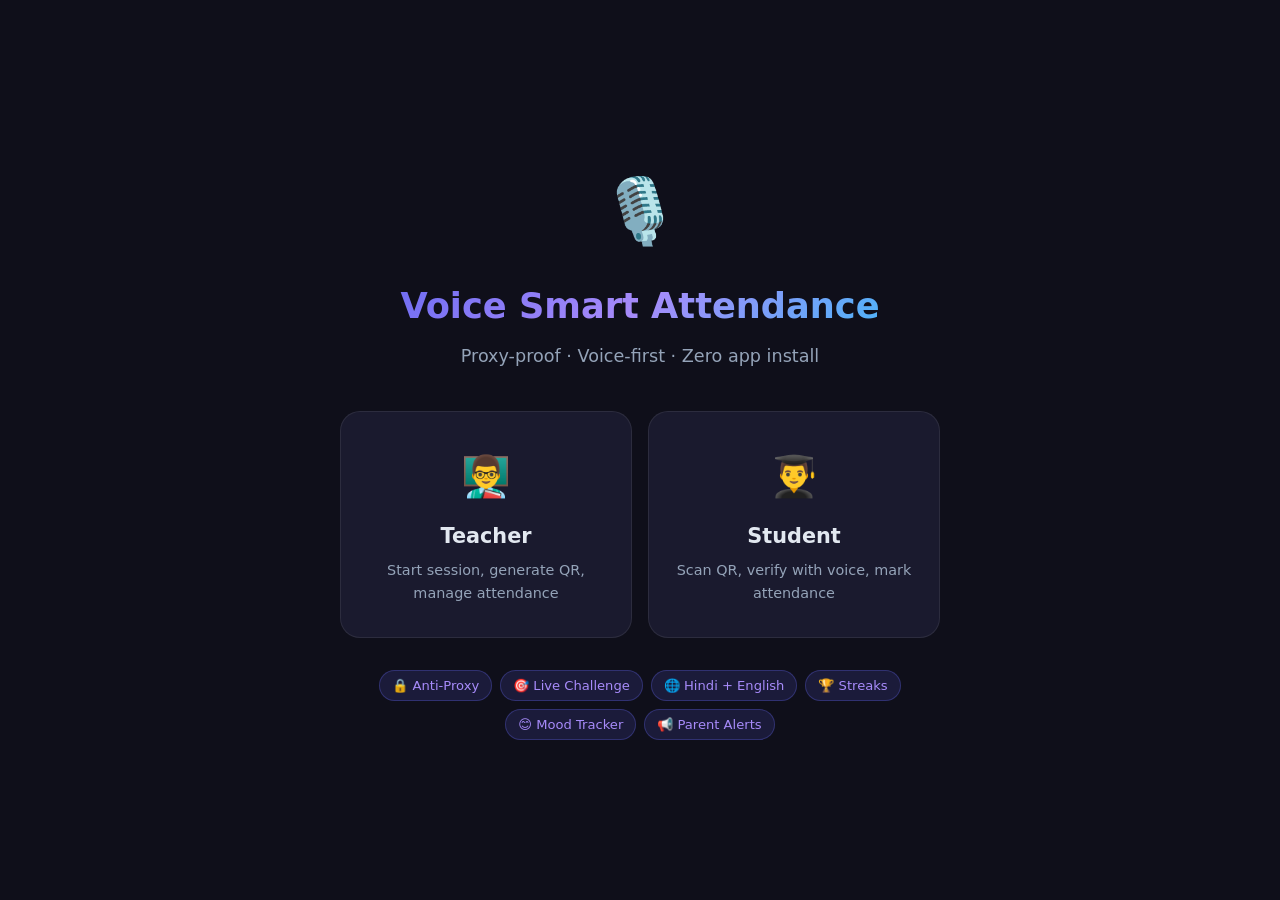
==== templates/index.html @ 3d24f927 "Voice Attendance App" ====
<!DOCTYPE html>
<html lang="en">
<head>
<meta charset="UTF-8">
<meta name="viewport" content="width=device-width, initial-scale=1.0">
<title>Voice Smart Attendance</title>
<link rel="stylesheet" href="/static/css/style.css">
</head>
<body class="home-page">
<div class="hero">
  <div class="hero-icon">🎙️</div>
  <h1>Voice Smart Attendance</h1>
  <p class="subtitle">Proxy-proof · Voice-first · Zero app install</p>
  <div class="hero-cards">
    <a href="/teacher" class="card card-teacher">
      <div class="card-icon">👨‍🏫</div>
      <h2>Teacher</h2>
      <p>Start session, generate QR, manage attendance</p>
    </a>
    <a href="/student" class="card card-student">
      <div class="card-icon">👨‍🎓</div>
      <h2>Student</h2>
      <p>Scan QR, verify with voice, mark attendance</p>
    </a>
  </div>
  <div class="features-strip">
    <span>🔒 Anti-Proxy</span>
    <span>🎯 Live Challenge</span>
    <span>🌐 Hindi + English</span>
    <span>🏆 Streaks</span>
    <span>😊 Mood Tracker</span>
    <span>📢 Parent Alerts</span>
  </div>
</div>
</body>
</html>
---- static/css/style.css ----
﻿*,*::before,*::after{box-sizing:border-box;margin:0;padding:0}
:root{--primary:#6366f1;--primary-dark:#4f46e5;--success:#22c55e;--warning:#f59e0b;--danger:#ef4444;--bg:#0f0f1a;--surface:#1a1a2e;--surface2:#16213e;--border:rgba(255,255,255,0.08);--text:#e2e8f0;--text-muted:#94a3b8;--radius:12px;--radius-lg:20px}
body{font-family:'Segoe UI',system-ui,sans-serif;background:var(--bg);color:var(--text);min-height:100vh;line-height:1.6}
.hidden{display:none!important}
.home-page{display:flex;align-items:center;justify-content:center;min-height:100vh;padding:2rem}
.hero{text-align:center;max-width:600px;width:100%}
.hero-icon{font-size:64px;margin-bottom:1rem}
.hero h1{font-size:2.2rem;font-weight:700;background:linear-gradient(135deg,#6366f1,#a78bfa,#38bdf8);-webkit-background-clip:text;-webkit-text-fill-color:transparent;background-clip:text;margin-bottom:0.5rem}
.subtitle{color:var(--text-muted);margin-bottom:2.5rem;font-size:1.1rem}
.hero-cards{display:grid;grid-template-columns:1fr 1fr;gap:1rem;margin-bottom:2rem}
.card{display:block;background:var(--surface);border:1px solid var(--border);border-radius:var(--radius-lg);padding:2rem 1.5rem;text-decoration:none;color:var(--text);transition:transform 0.2s,border-color 0.2s,box-shadow 0.2s;cursor:pointer}
.card:hover{transform:translateY(-4px);box-shadow:0 12px 40px rgba(99,102,241,0.2)}
.card-teacher:hover{border-color:#6366f1}
.card-student:hover{border-color:#22c55e}
.card-icon{font-size:2.5rem;margin-bottom:0.75rem}
.card h2{font-size:1.3rem;margin-bottom:0.4rem}
.card p{color:var(--text-muted);font-size:0.9rem}
.features-strip{display:flex;flex-wrap:wrap;gap:0.5rem;justify-content:center;margin-top:1rem}
.features-strip span{background:rgba(99,102,241,0.15);border:1px solid rgba(99,102,241,0.3);border-radius:20px;padding:4px 12px;font-size:0.82rem;color:#a78bfa}
.container{max-width:680px;margin:0 auto;padding:1.5rem}
header{display:flex;align-items:center;gap:1rem;margin-bottom:1.5rem;padding-bottom:1rem;border-bottom:1px solid var(--border);flex-wrap:wrap}
header h1{font-size:1.4rem;flex:1}
.back-btn{color:var(--text-muted);text-decoration:none;font-size:0.9rem;transition:color 0.2s}
.back-btn:hover{color:var(--text)}
.focus-warning{font-size:0.78rem;color:var(--warning);background:rgba(245,158,11,0.1);border:1px solid rgba(245,158,11,0.3);border-radius:20px;padding:3px 10px}
.panel{background:var(--surface);border:1px solid var(--border);border-radius:var(--radius-lg);padding:1.5rem;margin-bottom:1rem}
.panel h2{font-size:1.1rem;margin-bottom:1rem}
.step-panel{background:var(--surface);border:1px solid var(--border);border-radius:var(--radius-lg);padding:1.5rem;margin-bottom:1rem}
.step-header{display:flex;align-items:center;gap:0.75rem;margin-bottom:1rem}
.step-badge{background:var(--primary);color:white;border-radius:20px;padding:2px 12px;font-size:0.78rem;font-weight:600;white-space:nowrap}
.step-header h2{font-size:1.1rem}
.hint{color:var(--text-muted);font-size:0.9rem;margin-bottom:1rem}
.btn{display:inline-flex;align-items:center;justify-content:center;gap:8px;padding:10px 20px;border-radius:var(--radius);border:none;cursor:pointer;font-size:0.95rem;font-weight:500;transition:all 0.2s;text-decoration:none;width:100%;margin-top:0.75rem}
.btn-primary{background:var(--primary);color:white}
.btn-primary:hover{background:var(--primary-dark);transform:translateY(-1px)}
.btn-secondary{background:rgba(255,255,255,0.06);color:var(--text);border:1px solid var(--border)}
.btn-secondary:hover{background:rgba(255,255,255,0.1)}
.btn-mic{background:linear-gradient(135deg,#dc2626,#ef4444);color:white}
.btn-mic:hover{transform:scale(1.02)}
.btn-warning{background:rgba(245,158,11,0.15);color:var(--warning);border:1px solid rgba(245,158,11,0.3)}
.btn-large{padding:14px 24px;font-size:1rem}
.btn-small{padding:4px 10px;font-size:0.8rem;width:auto;margin:0}
.btn:disabled{opacity:0.5;cursor:not-allowed;transform:none}
.qr-wrapper{display:flex;gap:1.5rem;align-items:center;flex-wrap:wrap;margin:1rem 0}
#qr-code{border-radius:var(--radius);overflow:hidden;background:white;padding:8px}
.session-info{flex:1;min-width:180px}
.session-id{font-size:1.4rem;font-weight:700;letter-spacing:0.1em;color:#a78bfa;margin-bottom:0.75rem}
.timer-bar-wrap{background:rgba(255,255,255,0.1);border-radius:4px;height:8px;overflow:hidden;margin-bottom:0.5rem}
.timer-bar{height:100%;background:#4ade80;border-radius:4px;transition:width 1s linear,background 0.3s;width:100%}
.timer-text{font-size:0.85rem;color:var(--text-muted)}
.qr-reader-box{width:100%;max-width:300px;margin:0 auto 1rem;border-radius:var(--radius);overflow:hidden}
.divider{text-align:center;color:var(--text-muted);font-size:0.85rem;margin:1rem 0}
.manual-entry{display:flex;gap:0.5rem}
.manual-entry input{flex:1}
.manual-entry .btn{width:auto;margin:0}
.stats-grid{display:grid;grid-template-columns:repeat(3,1fr);gap:0.75rem;margin-bottom:1rem}
.stat-card{background:var(--surface2);border-radius:var(--radius);padding:1rem;text-align:center;border:1px solid var(--border)}
.stat-num{font-size:2rem;font-weight:700}
.stat-label{font-size:0.8rem;color:var(--text-muted);margin-top:4px}
.stat-present .stat-num{color:var(--success)}
.stat-absent .stat-num{color:var(--danger)}
.stat-pct .stat-num{color:var(--primary)}
.voice-prompt-box{background:rgba(99,102,241,0.1);border:1px solid rgba(99,102,241,0.3);border-radius:var(--radius);padding:1rem;text-align:center;margin-bottom:1rem;font-size:1.05rem}
.mood-buttons{display:flex;gap:0.75rem;margin-bottom:1rem}
.mood-btn{flex:1;background:var(--surface2);border:1px solid var(--border);border-radius:var(--radius);padding:1rem;font-size:1rem;color:var(--text);cursor:pointer;transition:all 0.2s}
.mood-btn:hover{border-color:var(--primary);background:rgba(99,102,241,0.15);transform:translateY(-2px)}
.challenge-box{background:linear-gradient(135deg,rgba(99,102,241,0.15),rgba(56,189,248,0.1));border:1px solid rgba(99,102,241,0.4);border-radius:var(--radius-lg);padding:1.5rem;text-align:center;margin-bottom:1rem}
.challenge-icon{font-size:2rem;margin-bottom:0.75rem}
.challenge-text{font-size:1.25rem;font-weight:600;color:#a78bfa}
.name-row{margin-bottom:1rem}
.instruction-box{background:rgba(34,197,94,0.1);border:1px solid rgba(34,197,94,0.3);border-radius:var(--radius);padding:1rem;margin-bottom:1rem}
.instruction-box p{font-size:0.85rem;color:var(--text-muted);margin-bottom:0.5rem}
.say-this{font-size:1rem;font-weight:600;color:#4ade80}
.record-section{text-align:center}
.record-status{display:flex;align-items:center;justify-content:center;gap:0.75rem;margin:0.75rem 0;color:var(--danger)}
.pulse-ring{width:16px;height:16px;border-radius:50%;background:var(--danger);animation:pulse 1s ease-in-out infinite}
@keyframes pulse{0%,100%{transform:scale(1);opacity:1}50%{transform:scale(1.4);opacity:0.6}}
.transcript-box{background:var(--surface2);border-radius:var(--radius);padding:0.75rem 1rem;min-height:40px;color:var(--text-muted);font-style:italic;text-align:left;margin-top:0.75rem}
.processing{display:flex;align-items:center;justify-content:center;gap:0.75rem;padding:1rem;color:var(--text-muted)}
.spinner{width:20px;height:20px;border:2px solid rgba(99,102,241,0.3);border-top-color:var(--primary);border-radius:50%;animation:spin 0.8s linear infinite}
@keyframes spin{to{transform:rotate(360deg)}}
.result-icon{font-size:3rem;text-align:center;margin-bottom:0.5rem}
#step-result h2{text-align:center;margin-bottom:1rem}
.result-details{display:flex;gap:0.5rem;flex-wrap:wrap;justify-content:center;margin-bottom:1rem}
.result-badge{background:rgba(99,102,241,0.15);border:1px solid rgba(99,102,241,0.3);border-radius:20px;padding:4px 14px;font-size:0.85rem;color:#a78bfa}
.late-badge{background:rgba(245,158,11,0.15);border-color:rgba(245,158,11,0.3);color:var(--warning)}
.confirmation-text{background:rgba(34,197,94,0.1);border:1px solid rgba(34,197,94,0.3);border-radius:var(--radius);padding:1rem;text-align:center;font-size:1.05rem;color:#4ade80}
#result-fail{text-align:center}
#result-fail p{color:var(--text-muted);margin-bottom:1rem}
.voice-examples{display:flex;flex-wrap:wrap;gap:0.5rem;margin-bottom:1rem}
.voice-examples span{background:var(--surface2);border:1px solid var(--border);border-radius:20px;padding:5px 12px;font-size:0.82rem;cursor:pointer;transition:all 0.2s}
.voice-examples span:hover{border-color:var(--primary);color:#a78bfa}
.voice-input-row{display:flex;gap:0.5rem;align-items:center}
.voice-input-row input{flex:1}
.voice-input-row .btn{width:auto;margin:0}
.voice-input-row .btn-mic{padding:10px 14px}
.response-box{margin-top:1rem;background:var(--surface2);border-radius:var(--radius);padding:1rem;min-height:48px;color:var(--text);font-style:italic}
.weekly-chart{display:flex;align-items:flex-end;gap:0.5rem;height:130px;margin-top:1rem;padding-top:1rem}
.week-bar-wrap{flex:1;display:flex;flex-direction:column;align-items:center;gap:4px;height:100%;justify-content:flex-end}
.week-bar{width:100%;min-height:4px;border-radius:4px;transition:height 0.5s}
.week-label{font-size:0.72rem;color:var(--text-muted)}
.week-pct{font-size:0.72rem;color:var(--text-muted)}
.leaderboard-list{margin-top:0.75rem}
.leader-row{display:flex;align-items:center;gap:0.75rem;padding:0.6rem 0;border-bottom:1px solid var(--border)}
.medal{font-size:1.2rem}
.leader-name{flex:1;font-weight:500}
.leader-days{font-size:0.82rem;color:var(--text-muted)}
.alert-card{background:rgba(239,68,68,0.1);border:1px solid rgba(239,68,68,0.3);border-radius:var(--radius);padding:0.75rem 1rem;margin-bottom:0.5rem;display:flex;align-items:center;gap:1rem}
.alert-card strong{flex:1}
.student-list{margin:0.75rem 0}
.disqualify-overlay{position:fixed;inset:0;background:rgba(0,0,0,0.92);display:flex;align-items:center;justify-content:center;z-index:9999}
.disqualify-box{text-align:center;padding:2rem;max-width:380px}
.disqualify-icon{font-size:4rem;margin-bottom:1rem}
.disqualify-box h2{font-size:1.5rem;color:var(--danger);margin-bottom:0.75rem}
.disqualify-box p{color:var(--text-muted);margin-bottom:0.5rem}
input[type="text"]{width:100%;background:var(--surface2);border:1px solid var(--border);border-radius:var(--radius);padding:10px 14px;color:var(--text);font-size:0.95rem;outline:none;transition:border-color 0.2s}
input[type="text"]:focus{border-color:var(--primary)}
.status-msg{margin-top:0.75rem;text-align:center;color:var(--danger);font-size:0.9rem}
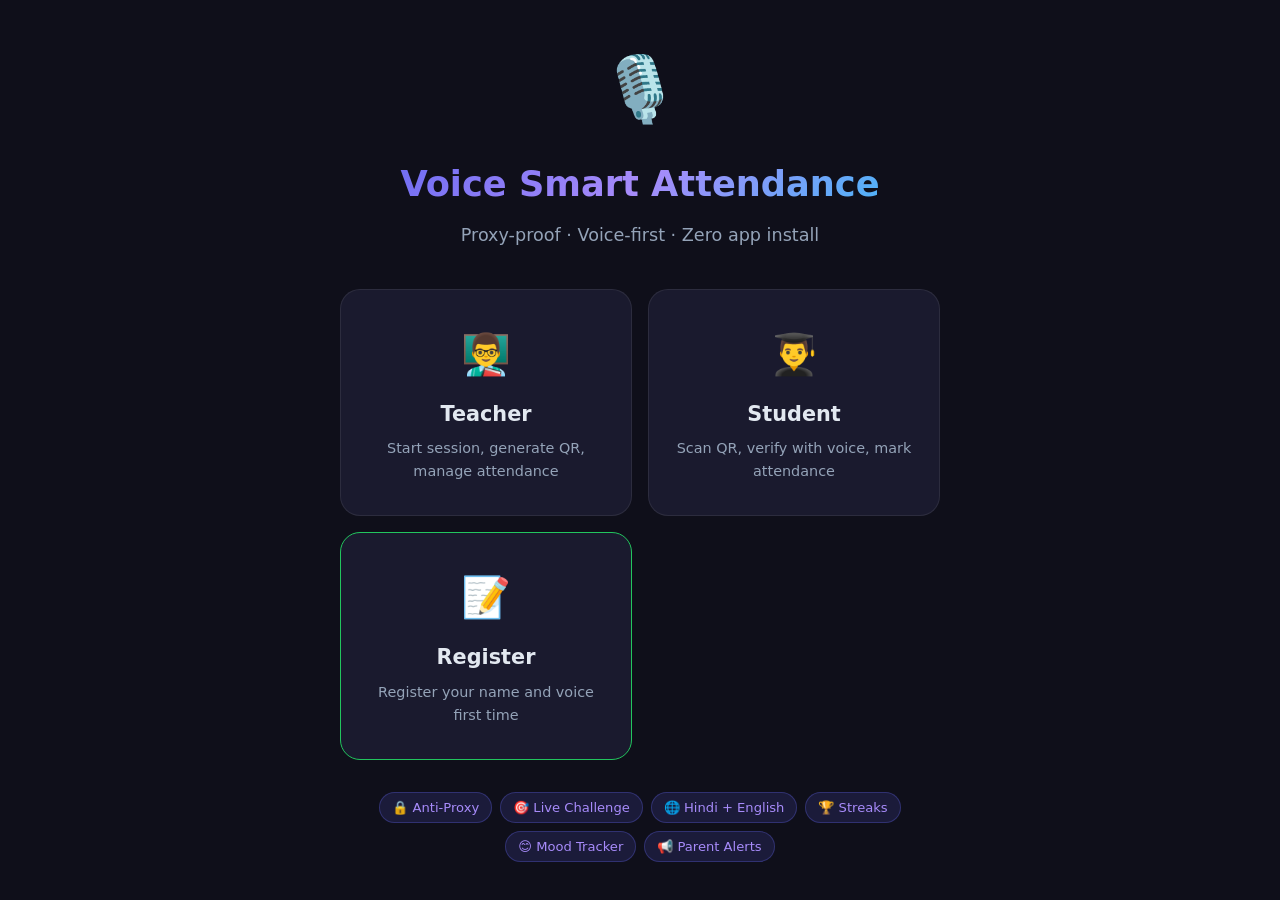
==== commit fb95885e: "add register button" ====
--- a/templates/index.html
+++ b/templates/index.html
@@ -22,6 +22,11 @@
       <h2>Student</h2>
       <p>Scan QR, verify with voice, mark attendance</p>
     </a>
+    <a href="/register" class="card" style="border-color:#22c55e">
+      <div class="card-icon">📝</div>
+      <h2>Register</h2>
+      <p>Register your name and voice first time</p>
+    </a>
   </div>
   <div class="features-strip">
     <span>🔒 Anti-Proxy</span>
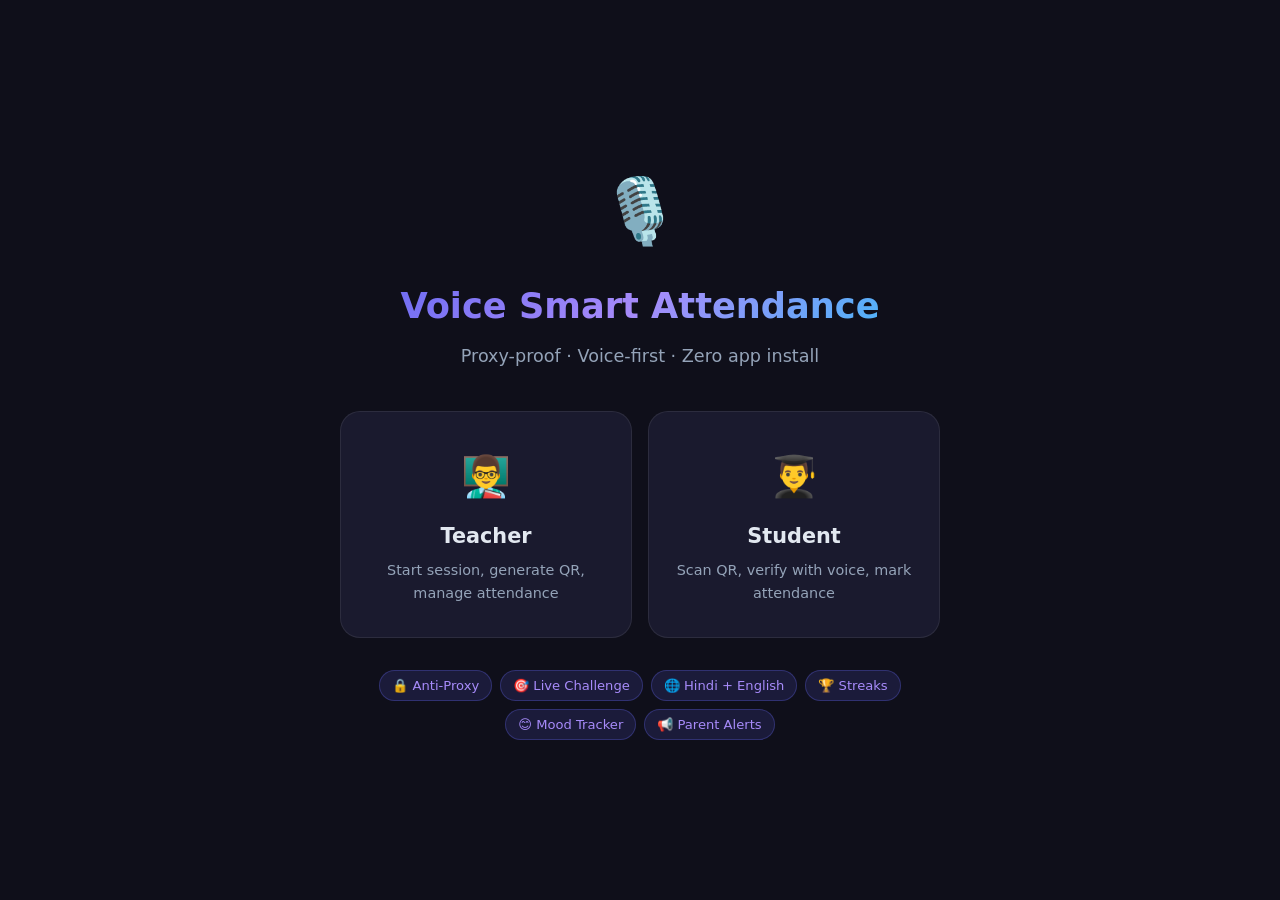
==== commit f1a81a36: "remove register card from homepage" ====
--- a/templates/index.html
+++ b/templates/index.html
@@ -22,11 +22,6 @@
       <h2>Student</h2>
       <p>Scan QR, verify with voice, mark attendance</p>
     </a>
-    <a href="/register" class="card" style="border-color:#22c55e">
-      <div class="card-icon">📝</div>
-      <h2>Register</h2>
-      <p>Register your name and voice first time</p>
-    </a>
   </div>
   <div class="features-strip">
     <span>🔒 Anti-Proxy</span>
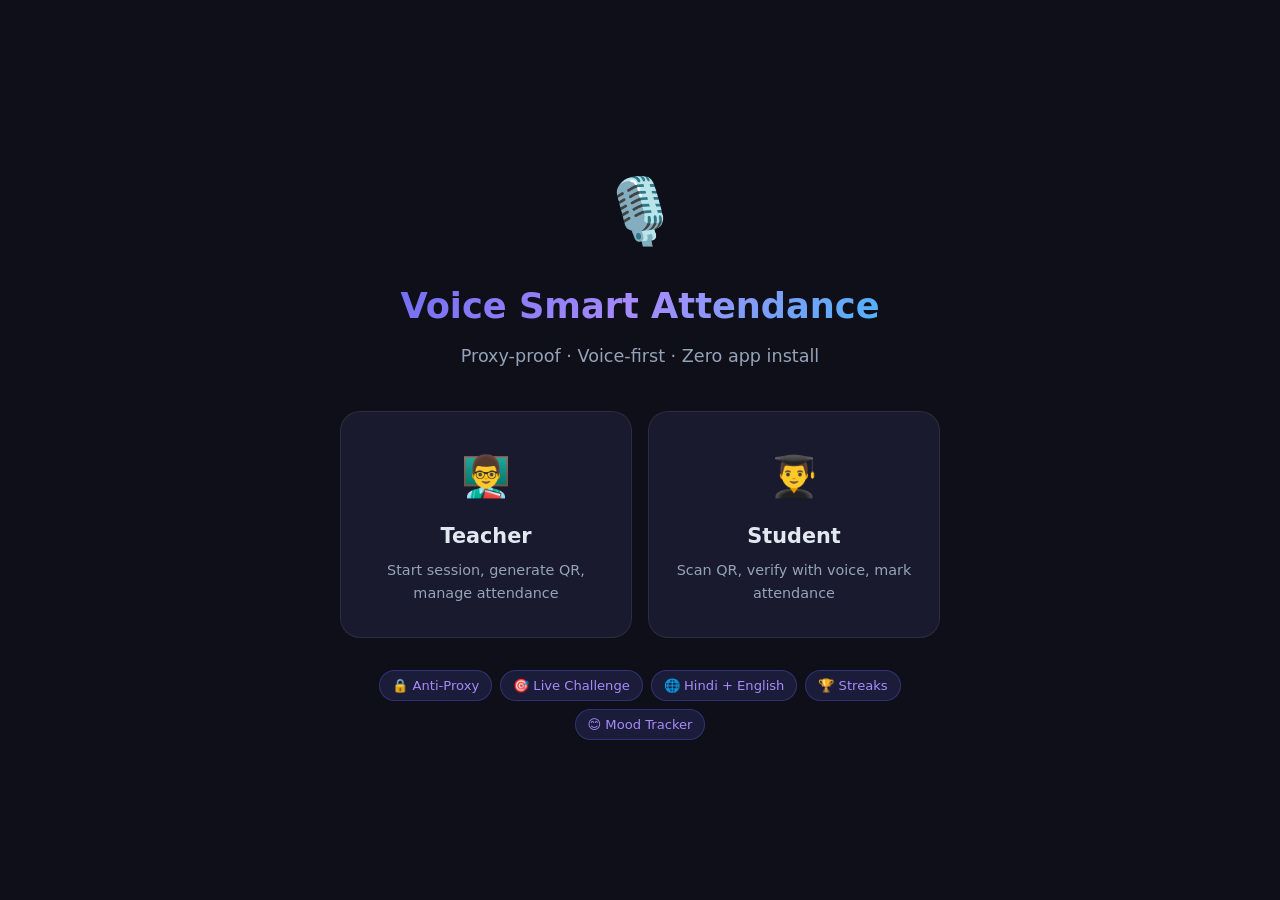
==== commit 14d1d1d3: "remove register card from homepage" ====
--- a/templates/index.html
+++ b/templates/index.html
@@ -29,7 +29,7 @@
     <span>🌐 Hindi + English</span>
     <span>🏆 Streaks</span>
     <span>😊 Mood Tracker</span>
-    <span>📢 Parent Alerts</span>
+  
   </div>
 </div>
 </body>
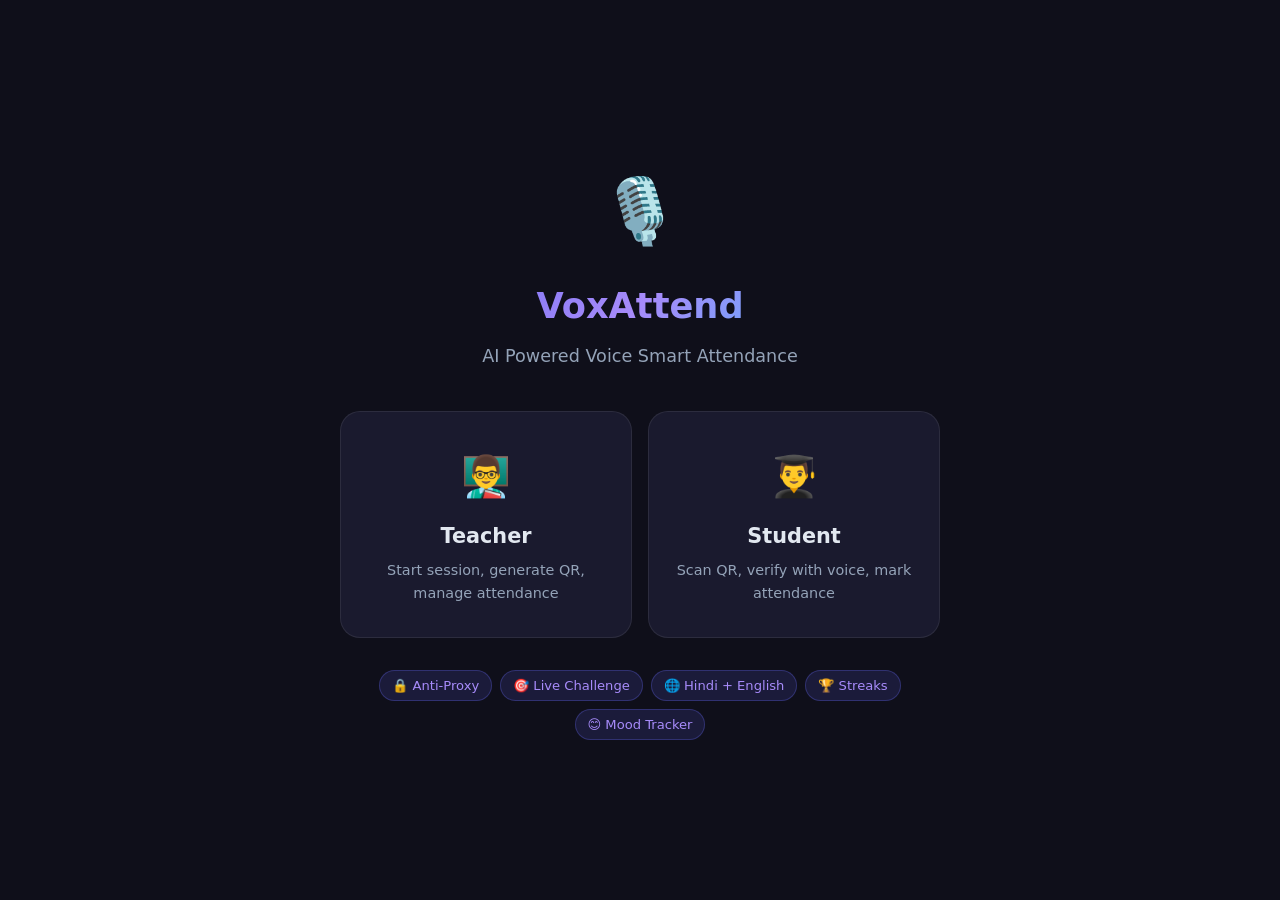
==== commit 9930d439: "Rebrand to VoxAttend and add auto-welcome voice" ====
--- a/templates/index.html
+++ b/templates/index.html
@@ -3,14 +3,14 @@
 <head>
 <meta charset="UTF-8">
 <meta name="viewport" content="width=device-width, initial-scale=1.0">
-<title>Voice Smart Attendance</title>
+<title>VoxAttend - AI Powered Voice Smart Attendance</title>
 <link rel="stylesheet" href="/static/css/style.css">
 </head>
 <body class="home-page">
 <div class="hero">
   <div class="hero-icon">🎙️</div>
-  <h1>Voice Smart Attendance</h1>
-  <p class="subtitle">Proxy-proof · Voice-first · Zero app install</p>
+  <h1>VoxAttend</h1>
+  <p class="subtitle">AI Powered Voice Smart Attendance</p>
   <div class="hero-cards">
     <a href="/teacher" class="card card-teacher">
       <div class="card-icon">👨‍🏫</div>
@@ -32,5 +32,15 @@
   
   </div>
 </div>
+<script src="/static/js/murf.js"></script>
+<script>
+window.addEventListener("load", () => {
+    setTimeout(() => {
+        if (typeof speak === "function") {
+            speak("Welcome to VoxAttend");
+        }
+    }, 800);
+});
+</script>
 </body>
 </html>
